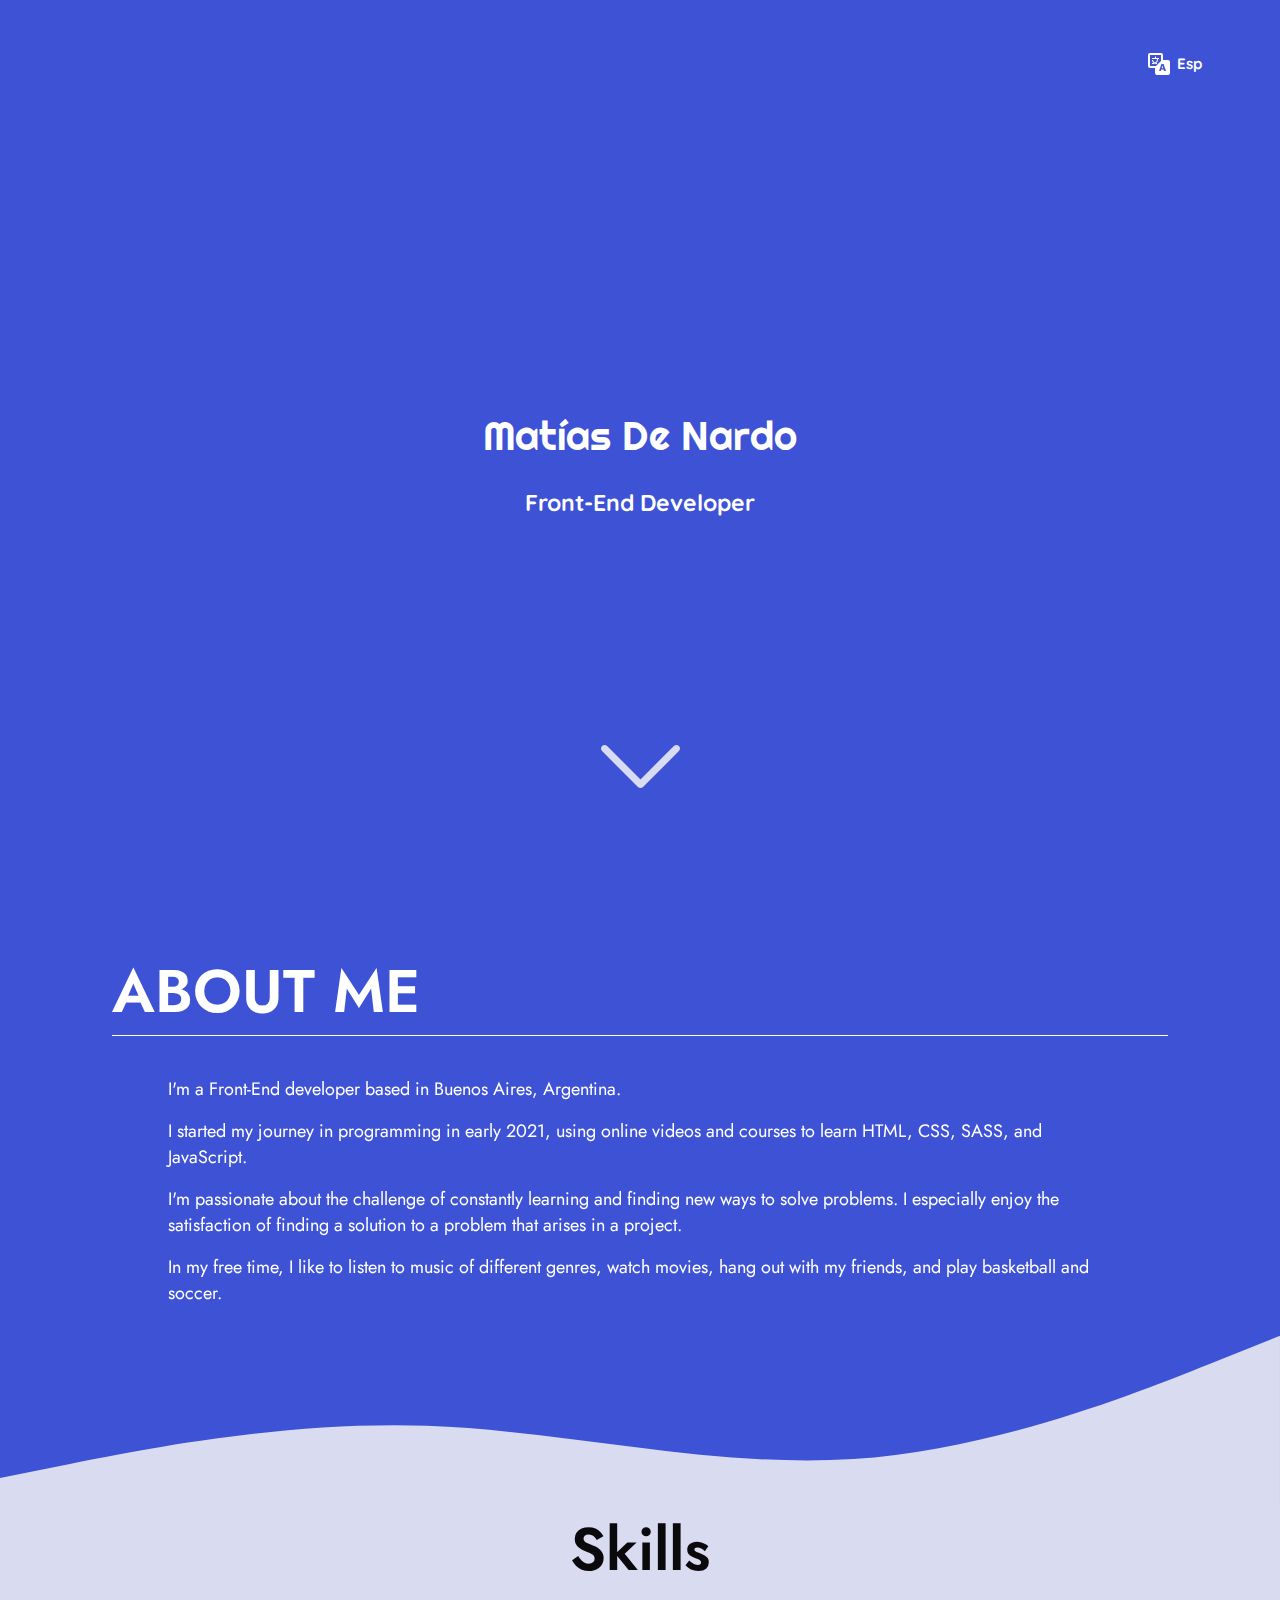
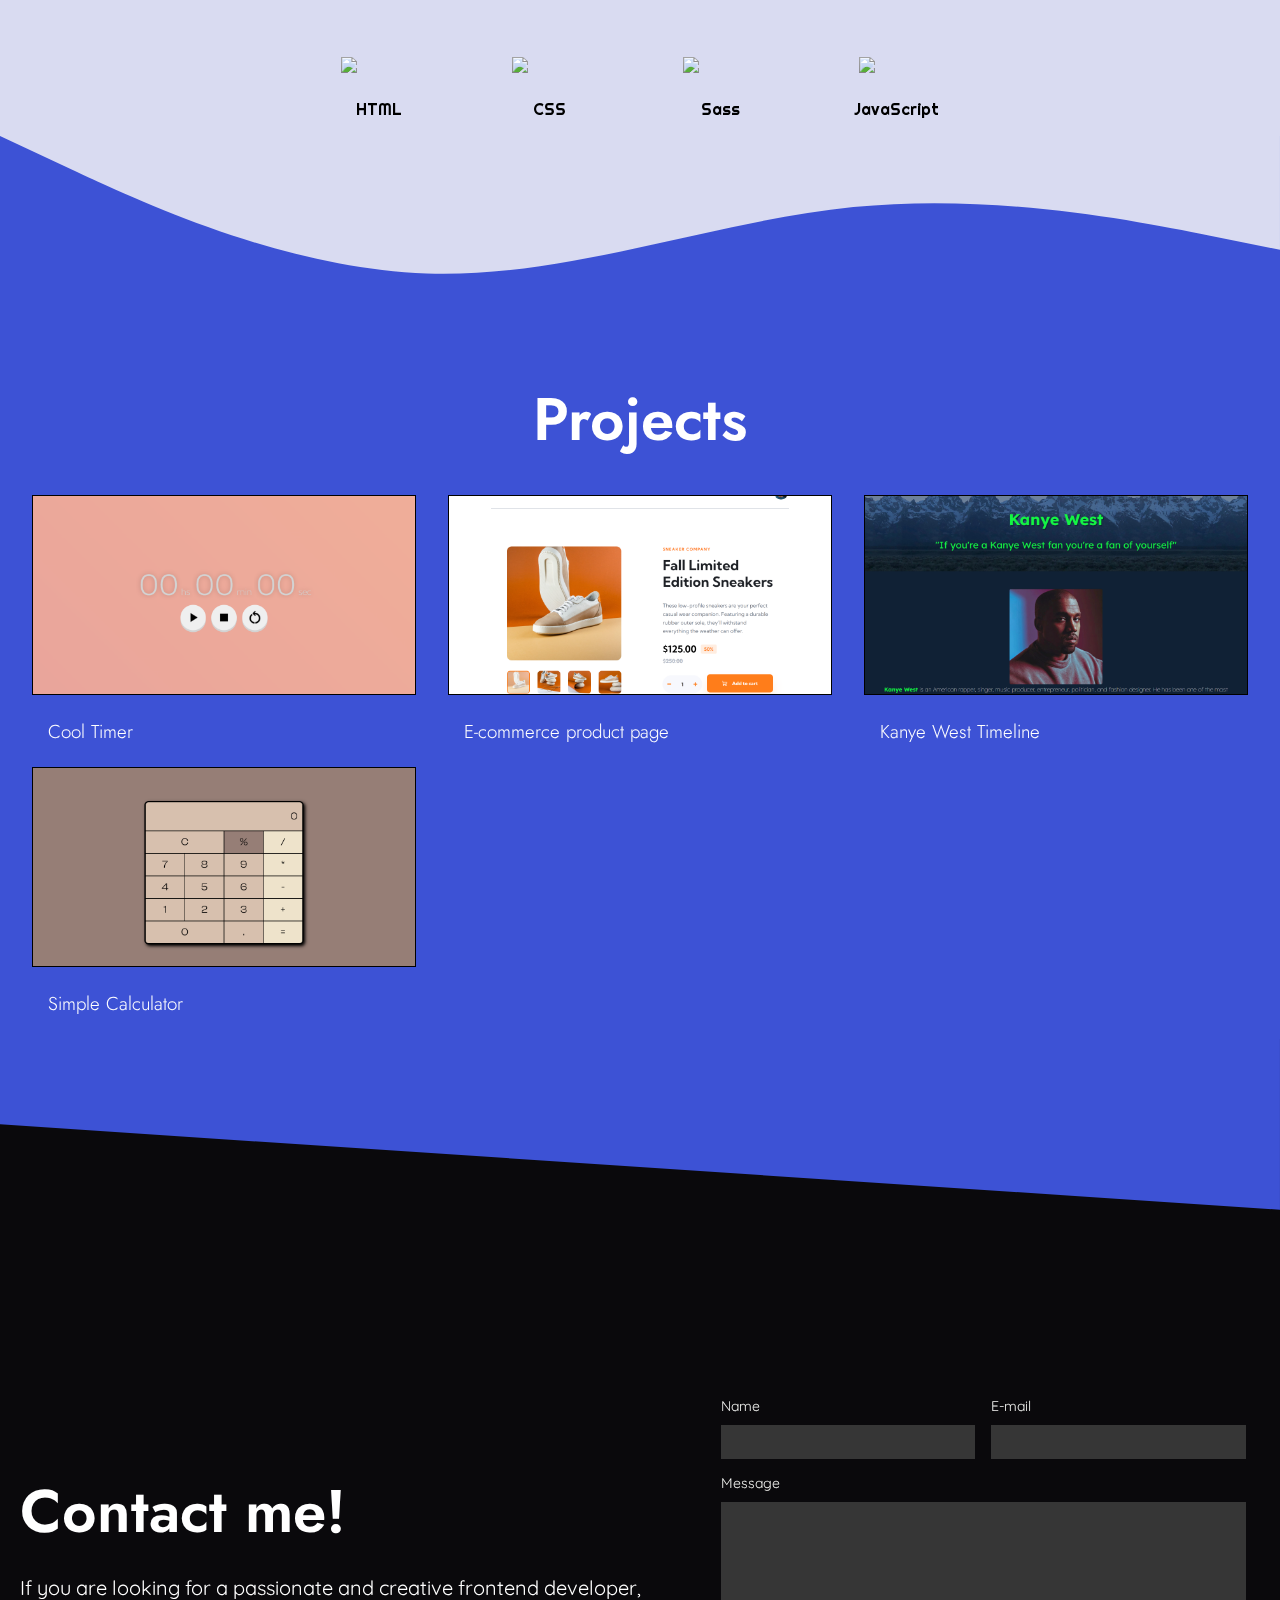
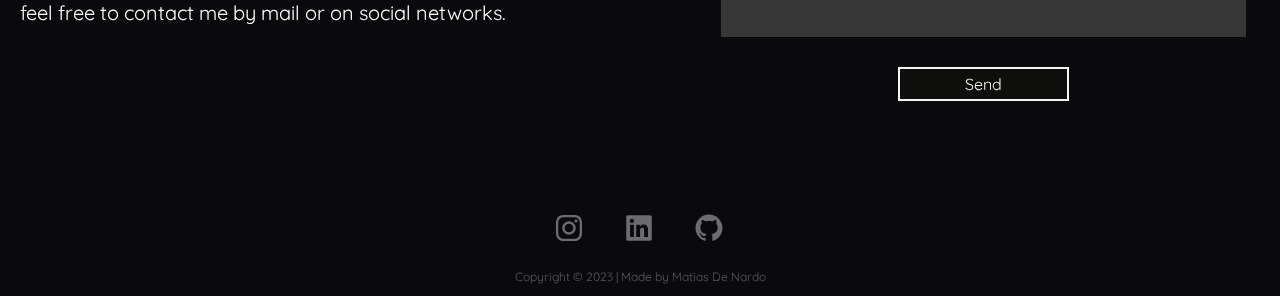
==== eng/index.html @ d4621b5f "1° commit 21/4/2023" ====
<!DOCTYPE html>
<html lang="en">

<head>
    <meta charset="UTF-8">
    <meta http-equiv="X-UA-Compatible" content="IE=edge">
    <meta name="viewport" content="width=device-width, initial-scale=1.0">
    <link rel="stylesheet" href="../styles/main.css">

    <link rel="apple-touch-icon" sizes="180x180" href="../favicon/favicon_io (1)/apple-touch-icon.png">
    <link rel="icon" type="image/png" sizes="32x32" href="../favicon/favicon_io (1)/favicon-32x32.png">
    <link rel="icon" type="image/png" sizes="16x16" href="../favicon/favicon_io (1)/favicon-16x16.png">
    <link rel="manifest" href="/site.webmanifest">

    <title>Portfolio</title>
</head>

<body onload="move()">
    <div id="preloader">
        <div class="progress">
            <div id="bar">
                <div id="barconfrm"></div>
            </div>
        </div>
    </div>
    <div class="scroller" data-simplebar>
        <section id="home">
            <h1>Matías De Nardo</h1>
            <h2>Front-End Developer</h2>
            <button type="button" class="example-switchbox"  id="switchbox_V2VVB" aria-pressed="false" title="Traducir al español">
                <img src="../images/icons/icons8-translation-30 (1).png" alt="translate icon">
                <span class="example-switchbox-yes">Esp</span>
            </button>

            <a class="arrow-down" href="#about">
                <svg class="arrow" fill="#D9DBF1" height="79px" width="79px" version="1.1" id="Layer_1"
                    xmlns="http://www.w3.org/2000/svg" xmlns:xlink="http://www.w3.org/1999/xlink"
                    viewBox="0 0 330.00 330.00" xml:space="preserve" stroke="#221E22" stroke-width="0.0033"
                    transform="matrix(1, 0, 0, 1, 0, 0)rotate(0)">
                    <g id="SVGRepo_bgCarrier" stroke-width="0"></g>
                    <g id="SVGRepo_tracerCarrier" stroke-linecap="round" stroke-linejoin="round"></g>
                    <g id="SVGRepo_iconCarrier">
                        <path id="XMLID_225_"
                            d="M325.607,79.393c-5.857-5.857-15.355-5.858-21.213,0.001l-139.39,139.393L25.607,79.393 c-5.857-5.857-15.355-5.858-21.213,0.001c-5.858,5.858-5.858,15.355,0,21.213l150.004,150c2.813,2.813,6.628,4.393,10.606,4.393 s7.794-1.581,10.606-4.394l149.996-150C331.465,94.749,331.465,85.251,325.607,79.393z">
                        </path>
                    </g>
                </svg>
            </a>
        </section>

        <div class="container-anim">
            <section id="about">

                <div class="container-about">
                    <div class="title-section about-title">
                        <h2>ABOUT ME</h2>
                    </div>
                    <div class="text-about">
                        <p>
                            I'm a Front-End developer based in Buenos Aires, Argentina.
                        </p>
                        <p>
                            I started my journey in programming in early 2021, using online videos and courses to learn HTML, CSS, SASS, and JavaScript.
                        </p>
                        <p>
                            I'm passionate about the challenge of constantly learning and finding new ways to solve problems. I especially enjoy the satisfaction of finding a solution to a problem that arises in a project.
                        </p>
                        <p>
                            In my free time, I like to listen to music of different genres, watch movies, hang out with my friends, and play basketball and soccer.
                        </p>
            
                    </div>
                </div>
                <svg xmlns="http://www.w3.org/2000/svg" viewBox="0 0 1440 320"><path fill="#D9DBF1" fill-opacity="1" d="M0,288L80,272C160,256,320,224,480,229.3C640,235,800,277,960,266.7C1120,256,1280,192,1360,160L1440,128L1440,320L1360,320C1280,320,1120,320,960,320C800,320,640,320,480,320C320,320,160,320,80,320L0,320Z"></path></svg>
            </section>

            <section id="skills">
                <div class="title-section">
                    <h2>Skills</h2>
                </div>
                <div class="skills-container">
                    <div>
                        <img src="https://cdn.jsdelivr.net/gh/devicons/devicon/icons/html5/html5-original.svg" />
                        <p>HTML</p>
                    </div>
                    <div>
                        <img src="https://cdn.jsdelivr.net/gh/devicons/devicon/icons/css3/css3-original.svg" />
                        <p>CSS</p>
                    </div>
                    <div>
                        <img src="https://cdn.jsdelivr.net/gh/devicons/devicon/icons/sass/sass-original.svg" />
                        <p>Sass</p>
                    </div>
                    <div>
                        <img src="https://cdn.jsdelivr.net/gh/devicons/devicon/icons/javascript/javascript-original.svg" />
                        <p>JavaScript</p>
                    </div> 
                </div>
            </section>


            <section id="projects">
                <svg class="svg-projects" xmlns="http://www.w3.org/2000/svg" viewBox="0 0 1440 320"><path fill="#D9DBF1" fill-opacity="1" d="M0,0L80,37.3C160,75,320,149,480,154.7C640,160,800,96,960,80C1120,64,1280,96,1360,112L1440,128L1440,0L1360,0C1280,0,1120,0,960,0C800,0,640,0,480,0C320,0,160,0,80,0L0,0Z"></path></svg>
                <div class="title-section">
                    <h2>Projects</h2>
                </div>
                <div class="projects-gallery">
                    <div class="project 1">
                        <img src="../images/projects/project-cooltimer.png" alt="Cool Timer">
                        <div class="project-inside">
                            <h4>Cool Timer</h4>
                            <div class="project-links">
                                <a href="https://matidn.github.io/cooltimer/" target="_blank"><p>Visitar</p></a>
                                <a href="https://github.com/matidn/cooltimer" target="_blank"><p>Repositorio</p></a>
                            </div>
                        </div>
                        <h3>Cool Timer</h3>
                        
                        
                    </div>
                    <div class="project 2">
                        <img src="../images/projects/project-ecommerce-product-page.png" alt="e-commerce">
                        <div class="project-inside">
                            <h4>E-commerce product page</h4>
                            <div class="project-links">
                                <a href="https://matidn.github.io/E-commerce-product-page/" target="_blank"><p>Visitar</p></a>
                                <a href="https://github.com/matidn/E-commerce-product-page" target="_blank"><p>Repositorio</p></a>
                            </div>
                        </div>
                        <h3>E-commerce product page</h3>
                    </div>
                    <div class="project 3">
                        <img src="../images/projects/project-kanyetimeline.png" alt="kanye West landing page">
                        <div class="project-inside">
                            <h4>Kanye West Timeline</h4>
                            <div class="project-links">
                                <a href="https://matidn.github.io/kanyetimeline/" target="_blank"><p>Visitar</p></a>
                                <a href="https://github.com/matidn/kanyetimeline" target="_blank"><p>Repositorio</p></a>
                            </div>
                        </div>
                        <h3>Kanye West Timeline</h3>
                    </div>
                    <div class="project 4">
                        <img src="../images/projects/project-simplecalculator.png" alt="Simple calculator">
                        <div class="project-inside">
                            <h4>Simple Calculator</h4>
                            <div class="project-links">
                                <a href="https://matidn.github.io/simplecalculator/" target="_blank"><p>Visitar</p></a>
                                <a href="https://github.com/matidn/simplecalculator" target="_blank"><p>Repositorio</p></a>
                            </div>
                        </div>
                        <h3>Simple Calculator</h3>
                    </div>
                </div>
                </section>
            <section id="contact">
                <svg class="contact-wave" xmlns="http://www.w3.org/2000/svg" viewBox="0 0 1440 320"><path fill="#3D52D5" fill-opacity="1" d="M0,96L1440,192L1440,0L0,0Z"></path></svg>
                <div class="contact-container">
                    <div class="title-section">
                        <h2>Contact me!</h2>
                        <p>If you are looking for a passionate and creative frontend developer, feel free to contact me by mail or on social networks.</p>
                    </div>
                    <div class="message-section">
                        <form class="form" action="https://formsubmit.co/4a7d2fc288b6129777b5a17218dee6a9" method="post">
                            <div class="name-email">
                                <div class="name">
                                    <label for="form-name">Name</label>
                                    <input type="text" name="name" id="form-name" placeholder="" required>
                                </div>
                                <div class="email">
                                    <label for="form-email">E-mail</label>
                                    <input type="email" name="email" id="form-email" placeholder="" required>
                                </div>
                            </div>
                            <div class="message">
                                <label for="message">Message</label>
                                <textarea type="text" name="message" id="message" class="form-text-area" required></textarea>
                            </div>
                            <button class="btn" type="submit">Send</button>
                        </form>
                    </div>
                </div>
            </section>
        </div>
        <footer id="footer">
            <div class="media">
                <a href="https://www.instagram.com/_matidn_/" target="_blank">
                    <div class="instagram">
                        <svg class="svg-insta" width="48" height="48" viewBox="0 0 48 48" fill="none" xmlns="http://www.w3.org/2000/svg">
                            <path d="M24.0007 6.54545C19.2605 6.54545 18.6656 6.56618 16.8038 6.65091C14.9457 6.736 13.6774 7.03018 12.5676 7.46182C11.4196 7.90764 10.4458 8.504 9.47568 9.47455C8.5048 10.4447 7.90846 11.4185 7.4612 12.5662C7.02848 13.6764 6.73395 14.9451 6.65031 16.8025C6.56704 18.6644 6.54523 19.2596 6.54523 24C6.54523 28.7404 6.56632 29.3335 6.65068 31.1953C6.73613 33.0535 7.0303 34.3218 7.46156 35.4316C7.90773 36.5796 8.50408 37.5535 9.47459 38.5236C10.4444 39.4945 11.4182 40.0924 12.5654 40.5382C13.6759 40.9698 14.9446 41.264 16.8024 41.3491C18.6641 41.4338 19.2587 41.4545 23.9985 41.4545C28.7391 41.4545 29.3322 41.4338 31.1939 41.3491C33.0521 41.264 34.3218 40.9698 35.4324 40.5382C36.58 40.0924 37.5523 39.4945 38.5221 38.5236C39.493 37.5535 40.0893 36.5796 40.5366 35.432C40.9656 34.3218 41.2602 33.0531 41.3474 31.1956C41.4311 29.3338 41.4529 28.7404 41.4529 24C41.4529 19.2596 41.4311 18.6647 41.3474 16.8029C41.2602 14.9447 40.9656 13.6764 40.5366 12.5665C40.0893 11.4185 39.493 10.4447 38.5221 9.47455C37.5512 8.50364 36.5803 7.90727 35.4313 7.46182C34.3186 7.03018 33.0495 6.736 31.1914 6.65091C29.3296 6.56618 28.7369 6.54545 23.9952 6.54545H24.0007ZM22.4349 9.69091C22.8996 9.69018 23.4182 9.69091 24.0007 9.69091C28.6609 9.69091 29.2133 9.70764 31.0536 9.79127C32.7553 9.86909 33.6789 10.1535 34.2942 10.3924C35.1087 10.7087 35.6894 11.0869 36.3 11.6978C36.9109 12.3087 37.289 12.8905 37.6061 13.7051C37.845 14.3196 38.1297 15.2433 38.2072 16.9451C38.2908 18.7851 38.309 19.3378 38.309 23.996C38.309 28.6542 38.2908 29.2069 38.2072 31.0469C38.1294 32.7487 37.845 33.6724 37.6061 34.2869C37.2897 35.1015 36.9109 35.6815 36.3 36.292C35.6891 36.9029 35.1091 37.2811 34.2942 37.5975C33.6797 37.8375 32.7553 38.1211 31.0536 38.1989C29.2136 38.2825 28.6609 38.3007 24.0007 38.3007C19.3401 38.3007 18.7878 38.2825 16.9478 38.1989C15.2461 38.1204 14.3224 37.836 13.7068 37.5971C12.8923 37.2807 12.3105 36.9025 11.6996 36.2916C11.0887 35.6807 10.7106 35.1004 10.3935 34.2855C10.1546 33.6709 9.86985 32.7473 9.7924 31.0455C9.70877 29.2055 9.69204 28.6527 9.69204 23.9916C9.69204 19.3305 9.70877 18.7807 9.7924 16.9407C9.87022 15.2389 10.1546 14.3153 10.3935 13.7C10.7098 12.8855 11.0887 12.3036 11.6996 11.6927C12.3105 11.0818 12.8923 10.7036 13.7068 10.3865C14.3221 10.1465 15.2461 9.86291 16.9478 9.78473C18.558 9.712 19.1819 9.69018 22.4349 9.68655V9.69091ZM33.3175 12.5891C32.1612 12.5891 31.223 13.5262 31.223 14.6829C31.223 15.8393 32.1612 16.7775 33.3175 16.7775C34.4738 16.7775 35.412 15.8393 35.412 14.6829C35.412 13.5265 34.4738 12.5884 33.3175 12.5884V12.5891ZM24.0007 15.0364C19.0507 15.0364 15.0373 19.0498 15.0373 24C15.0373 28.9502 19.0507 32.9618 24.0007 32.9618C28.9507 32.9618 32.9626 28.9502 32.9626 24C32.9626 19.0498 28.9504 15.0364 24.0003 15.0364H24.0007ZM24.0007 18.1818C27.2137 18.1818 29.8187 20.7865 29.8187 24C29.8187 27.2131 27.2137 29.8182 24.0007 29.8182C20.7873 29.8182 18.1827 27.2131 18.1827 24C18.1827 20.7865 20.7873 18.1818 24.0007 18.1818V18.1818Z" fill="white"/>
                        </svg>
                        
                        <span></span>
                    </div>
                </a>
                <a href="https://www.linkedin.com/in/matias-de-nardo-224960246/" target="_blank">
                    <div class="linkedin">
                        <svg class="svg-linked" width="48" height="48" viewBox="0 0 48 48" fill="none" xmlns="http://www.w3.org/2000/svg">
                            <path fill-rule="evenodd" clip-rule="evenodd" d="M9.41333 7.00006C8.08048 7.00006 7 8.08054 7 9.41339V38.5866C7 39.9195 8.08049 41 9.41333 41H38.5867C39.9195 41 41 39.9195 41 38.5866V9.41339C41 8.08055 39.9195 7.00006 38.5867 7.00006H9.41333ZM14.6314 17.5588C16.2604 17.5588 17.5809 16.2382 17.5809 14.6093C17.5809 12.9803 16.2604 11.6598 14.6314 11.6598C13.0025 11.6598 11.6819 12.9803 11.6819 14.6093C11.6819 16.2382 13.0025 17.5588 14.6314 17.5588ZM20.2822 19.7385H25.1704V21.9779C25.1704 21.9779 26.4969 19.3249 30.1061 19.3249C33.3257 19.3249 35.9928 20.9109 35.9928 25.7453V35.9396H30.9271V26.9806C30.9271 24.1287 29.4046 23.8151 28.2444 23.8151C25.8367 23.8151 25.4245 25.8919 25.4245 27.3526V35.9396H20.2822V19.7385ZM17.2026 19.7386H12.0603V35.9396H17.2026V19.7386Z" fill="white"/>
                        </svg>
                            
                        <span></span>
                    </div>
                </a>
                <a href="https://github.com/matidn" target="_blank">
                    <div class="github">
                        <svg class="svg-github" width="48" height="48" viewBox="0 0 48 48" fill="none" xmlns="http://www.w3.org/2000/svg">
                            <path fill-rule="evenodd" clip-rule="evenodd" d="M23.9983 6C14.0588 6 6 14.0588 6 24.0005C6 31.9533 11.1571 38.6993 18.3098 41.0806C19.2104 41.2453 19.5385 40.6895 19.5385 40.2121C19.5385 39.7856 19.5231 38.6529 19.5142 37.1512C14.5074 38.2386 13.4511 34.7379 13.4511 34.7379C12.6322 32.6594 11.4521 32.1058 11.4521 32.1058C9.8178 30.9886 11.5759 31.0107 11.5759 31.0107C13.3825 31.1389 14.3329 32.866 14.3329 32.866C15.9384 35.6164 18.5462 34.8219 19.5717 34.3622C19.7352 33.1986 20.1993 32.4052 20.7143 31.9555C16.7175 31.5013 12.5151 29.9565 12.5151 23.0591C12.5151 21.0944 13.2168 19.4877 14.3682 18.2291C14.1826 17.7738 13.5649 15.9439 14.5439 13.4654C14.5439 13.4654 16.0556 12.9814 19.4943 15.3108C20.9297 14.9119 22.4701 14.7119 24.0006 14.7052C25.5288 14.7119 27.0692 14.9119 28.5068 15.3108C31.9433 12.9814 33.4517 13.4654 33.4517 13.4654C34.434 15.9439 33.8163 17.7738 33.6307 18.2291C34.7843 19.4877 35.4816 21.0944 35.4816 23.0591C35.4816 29.9742 31.2726 31.4958 27.2625 31.9411C27.909 32.4969 28.4847 33.5953 28.4847 35.2749C28.4847 37.6805 28.4626 39.622 28.4626 40.2121C28.4626 40.6939 28.7863 41.2541 29.7002 41.0784C36.8474 38.6927 42 31.9511 42 24.0005C42 14.0588 33.9401 6 23.9983 6Z" fill="white"/>
                        </svg>
                            
                        <span></span>
                    </div>
                </a>
            </div>
            <p>Copyright © 2023 | Made by Matias De Nardo</p>
        </footer>

    </div>

    <script src="https://rawgit.com/Twikito/easy-toggle-state/master/dist/easy-toggle-state.min.js"></script>
    <script src="https://cdnjs.cloudflare.com/ajax/libs/gsap/3.11.5/CustomEase.min.js"
        integrity="sha512-vJEpuxWlGFUZNeqnZUKrn17bg/eQ0nWlooxNuv5mPVW0+U6OrEpp/6meH0oJIG4tet3snWJWBjdkFJSuGKOcUw=="
        crossorigin="anonymous" referrerpolicy="no-referrer"></script>
    <script src="https://cdnjs.cloudflare.com/ajax/libs/gsap/3.11.5/EasePack.min.js"
        integrity="sha512-B+WVFt+EHyZhatBEvQG6Tek+IU2rtXYpxOh3cTRGfu7/GJiwGdbhqy4/b45H6oysymSjRiPPnYFAQOhsP6PGbg=="
        crossorigin="anonymous" referrerpolicy="no-referrer"></script>
    <script src="https://cdnjs.cloudflare.com/ajax/libs/gsap/3.11.5/gsap.min.js"
        integrity="sha512-cOH8ndwGgPo+K7pTvMrqYbmI8u8k6Sho3js0gOqVWTmQMlLIi6TbqGWRTpf1ga8ci9H3iPsvDLr4X7xwhC/+DQ=="
        crossorigin="anonymous" referrerpolicy="no-referrer"></script>
    <script src="https://cdnjs.cloudflare.com/ajax/libs/smooth-scrollbar/8.8.1/smooth-scrollbar.js"
        integrity="sha512-yn9N2uBs4OocMUaJ9wZK6ELv+qXIULoRa7IvOsGz2wqWQRt8mNqU1L2I9Fau24PPxEKlGxuEDkRKvsanwAWUYw=="
        crossorigin="anonymous" referrerpolicy="no-referrer"></script>
    <script src="../script/script.js"></script>
</body>


</html>
---- styles/main.css ----
@import"https://fonts.googleapis.com/css2?family=Josefin+Sans:wght@300;400&family=Jost:wght@100;200;300;400&family=Quicksand:wght@300;400;600&family=Righteous&family=Zilla+Slab:ital,wght@0,300;0,400;0,600;1,400&display=swap";#preloader{position:absolute;top:0;left:0;width:100%;height:100vh;z-index:50;background-color:#d9dbf1;flex-direction:column}#preloader #percent{display:flex;align-items:center;justify-content:center;width:100%;height:100vh;color:rgba(0,0,0,0);font-family:"Josefin Sans",sans-serif;font-size:40px;font-weight:400}#preloader #bar{position:absolute;top:0;left:0;width:100%;height:100vh}#preloader #bar #barconfrm{width:0%;height:100vh;padding:1px 0px;background-color:#3d52d5}@keyframes arrow{0%{transform:translateY(0px)}50%{transform:translateY(20px)}100%{transform:translateY(0px)}}#home{z-index:100;position:relative;display:flex;flex-direction:column;align-items:center;text-align:left;justify-content:center;width:100%;height:100vh;background-color:#3d52d5}#home h1{font-family:"Righteous",cursive;font-weight:300;color:#fff;font-size:40px;opacity:1}#home h2{font-family:"Quicksand",sans-serif;font-size:23px;text-align:right;margin:0;color:#fff;opacity:1}#home .example-switchbox{font-family:"Quicksand",sans-serif;position:absolute;display:flex;top:5%;right:5%;width:3.4em;height:1.4em;padding:.155em;overflow:hidden;box-sizing:content-box;border:1px solid #3d52d5;outline:none;border-radius:.2em;background-color:rgba(0,0,0,0);font-size:1.25em;vertical-align:middle;cursor:pointer;transition:.15s ease-out}#home .example-switchbox img{position:absolute;top:50;left:100}#home .example-switchbox-yes,#home .example-switchbox-no{position:absolute;top:50%;left:65%;transform:translate(-50%, -50%);z-index:1;font-size:.75em;pointer-events:none;transition:inherit;color:#fff;font-weight:bold;opacity:1}#home .example-switchbox:hover,#home .example-switchbox:focus{border-color:#fff;box-shadow:0 0 .25em #fff}#home a{position:absolute;bottom:10%}#home a .arrow{animation-name:arrow;animation-duration:2s;animation-delay:2.8s;animation-iteration-count:infinite;animation-timing-function:ease-in-out}.container-anim{display:flex;flex-direction:column}.container-anim #about{background:#3d52d5;display:flex;flex-direction:row;justify-content:center;align-items:center;padding-bottom:2rem}.container-anim #about .container-about{display:flex;flex-direction:column}.container-anim #about .container-about .title-section{color:#fff;display:inline;padding:2rem 1rem;justify-content:center;align-items:center;margin-top:1rem}.container-anim #about .container-about .title-section h2{border-bottom:1px solid #fff}.container-anim #about .container-about .text-about{display:flex;flex-direction:column;max-width:85vw;margin-bottom:10rem;padding:0 5vw}.container-anim #about .container-about .text-about p{font-family:"Jost",sans-serif;font-size:18px;font-weight:400;text-align:left;color:#fff;margin:.5rem}.container-anim #about img{max-width:550px;max-height:550px}.container-anim #about svg{position:absolute;bottom:0}.container-anim #skills{background-color:#d9dbf1;display:flex;flex-direction:column;justify-content:center;align-items:center;gap:2rem}.container-anim #skills .title-section{display:flex;justify-content:center}.container-anim #skills .title-section h2{font-family:"Jost",cursive;color:#0a090c}.container-anim #skills .skills-container{display:flex;flex-wrap:wrap;justify-content:center;align-items:center;padding-top:2rem;gap:6rem}.container-anim #skills .skills-container div{display:flex;flex-direction:column;align-items:center;justify-content:center;text-align:center;background-color:#d9dbf1}.container-anim #skills .skills-container div img{width:75px;height:auto;max-width:100%;margin-bottom:10px}.container-anim #skills .skills-container div p{font-family:"Righteous",sans-serif;text-align:center}.container-anim #projects{position:relative;background-color:#3d52d5;display:flex;flex-direction:column}.container-anim #projects .svg-projects{position:absolute;top:0}.container-anim #projects .title-section{display:flex;margin-top:15rem;justify-content:center;align-items:center}.container-anim #projects .title-section h2{color:#fff}.container-anim #projects .projects-gallery{display:grid;grid-auto-rows:15rem;grid-template-columns:repeat(auto-fill, minmax(300px, 1fr));padding:2rem;gap:2rem}.container-anim #projects .projects-gallery .project{position:relative}.container-anim #projects .projects-gallery .project img{width:100%;height:200px;-o-object-fit:cover;object-fit:cover;transition:.3s;border:.5px solid}.container-anim #projects .projects-gallery .project h3{font-family:"Jost",sans-serif;font-weight:300;padding-left:1rem;opacity:1;transition:.3s;color:#fff}.container-anim #projects .projects-gallery .project .project-inside{position:absolute;display:none;top:10%;left:50%;transform:translateX(-50%);width:-moz-max-content;width:max-content}.container-anim #projects .projects-gallery .project .project-inside h4{font-family:"Jost",sans-serif;font-size:18px;font-weight:300;transition:.3s;color:#fff;text-align:center}.container-anim #projects .projects-gallery .project .project-inside .project-links{display:flex;flex-direction:row;gap:20px}.container-anim #projects .projects-gallery .project .project-inside .project-links a{text-decoration:none;border:1px solid #fff;transition:.3s}.container-anim #projects .projects-gallery .project .project-inside .project-links a p{margin:.5rem;text-align:center;color:#fff}.container-anim #projects .projects-gallery .project:hover img{filter:brightness(20%)}.container-anim #projects .projects-gallery .project:hover h3{opacity:0}.container-anim #projects .projects-gallery .project:hover .project-inside{display:block}.container-anim #projects .projects-gallery .project:hover .project-inside .project-links a:hover{background-color:#fff}.container-anim #projects .projects-gallery .project:hover .project-inside .project-links a:hover p{color:#3d52d5}.container-anim #contact{display:flex;flex-direction:column;justify-content:center;align-items:center;position:relative;background-color:#0a090c}.container-anim #contact .contact-wave{z-index:0;position:absolute;top:0}.container-anim #contact .contact-container{display:flex;flex-direction:row;justify-content:space-between;align-items:center;position:relative;padding-top:30vh;height:85vh}.container-anim #contact .contact-container .title-section{z-index:1;display:flex;flex-direction:column;justify-content:center;align-items:left;padding-left:20px}.container-anim #contact .contact-container .title-section h2{color:#fff;font-family:"Jost",sans-serif}.container-anim #contact .contact-container .title-section p{color:#fff;font-size:20px;padding-right:1rem}.container-anim #contact .contact-container .message-section{width:75vw;padding:0 2rem}.container-anim #contact .contact-container .message-section .form{border:2px solid rgba(0,0,0,0);color:#fff;font-family:"Quicksand",sans-serif;width:100%;display:flex;flex-direction:column;justify-content:center;align-items:center;gap:15px}.container-anim #contact .contact-container .message-section .form .name-email{display:flex;flex-direction:row;gap:1rem;width:100%}.container-anim #contact .contact-container .message-section .form div{display:flex;flex-direction:column;width:100%}.container-anim #contact .contact-container .message-section .form div label{font-size:14px;mix-blend-mode:difference}.container-anim #contact .contact-container .message-section .form div input{position:relative;margin-top:10px;padding:8px 10px;color:#fff;background-color:#363636;box-shadow:none;border:1px solid #363636;transition:.5s}.container-anim #contact .contact-container .message-section .form div input:focus-visible{border:1px solid #3d52d5;outline:none;box-shadow:4px 4px 0px 1px #3d52d5;-webkit-box-shadow:4px 4px 0px 1px #3d52d5;-moz-box-shadow:4px 4px 0px 1px #3d52d5}.container-anim #contact .contact-container .message-section .form div input[type=text],.container-anim #contact .contact-container .message-section .form div input[type=email],.container-anim #contact .contact-container .message-section .form div textarea[type=text]{font-family:"Quicksand",sans-serif}.container-anim #contact .contact-container .message-section .form div #message{z-index:5;margin-top:10px;padding:8px 10px;width:100%;height:15vh;color:#fff;background-color:#363636;box-shadow:none;border:1px solid #363636;resize:none;transition:.5s}.container-anim #contact .contact-container .message-section .form div #message:focus-visible{border:1px solid #3d52d5;outline:none;box-shadow:5px 5px 0px 1px #3d52d5;-webkit-box-shadow:5px 5px 0px 1px #3d52d5;-moz-box-shadow:5px 5px 0px 1px #3d52d5}.container-anim #contact .contact-container .message-section .form button{margin:15px 0;padding:5px 65px;font-size:16px;font-family:"Quicksand",sans-serif;background:rgba(0,0,0,0);color:#fff;border:2px solid #fff;background:#181818;transition:.3s;mix-blend-mode:difference}.container-anim #contact .contact-container .message-section .form button:active{background:#3d52d5}.container-anim #contact .contact-container .message-section .form button:hover{cursor:pointer;border:2px solid #3d52d5;box-shadow:5px 5px 0px 1px #3d52d5;-webkit-box-shadow:5px 5px 0px 1px #3d52d5;-moz-box-shadow:5px 5px 0px 1px #3d52d5}@media screen and (max-width: 900px){.container-anim #contact .contact-container{flex-direction:column;height:auto;padding-top:11vh}.container-anim #contact .contact-container h2{text-align:center}.container-anim #contact .contact-container p{text-align:center}.container-anim #contact .contact-container .message-section{padding:2rem 0}}@media screen and (max-width: 600px){.container-anim #about .container-about .text-about{margin-bottom:2rem}.container-anim #contact .contact-container .message-section{padding:2rem 0}.container-anim #contact .contact-container .message-section p{font-size:16px}.container-anim #contact .contact-container .message-section .form .name-email{flex-direction:column}}html{scroll-behavior:smooth}body,html{margin:0;background-color:#3d52d5}p{font-family:"Quicksand",sans-serif}*{box-sizing:border-box}html::-webkit-scrollbar{width:10px;background-color:rgba(0,0,0,0)}html::-webkit-scrollbar-thumb{background-color:#fff;border-radius:5px;border:2.5px solid #3d52d5}html::-webkit-scrollbar-thumb:active{background-color:#bfbfbf}html::-webkit-scrollbar-track{background-color:rgba(0,0,0,0);border-radius:5px}body{background-color:#fff}body .scroller{overflow-x:hidden;background-color:#0a090c;height:100%}body .scroller header{background-color:#0a090c}body .scroller header .navbar{z-index:101;background-color:#0a090c;height:60px;display:flex;text-align:center;align-items:center;justify-content:center;position:fixed;width:100%;top:0;left:0;transform:translateY(0px)}body .scroller header .navbar ul{list-style:none;background-color:#0a090c}body .scroller header .navbar ul li{display:inline-block;font-size:14px;padding:5px 10px}body .scroller header .navbar ul li a{font-family:"Jost",sans-serif;font-weight:600;position:relative;color:#fff;opacity:60%;text-decoration:none;letter-spacing:.5px;padding:0 5px;text-shadow:1px 1px 20px #0a090c}body .scroller header .navbar ul li a::after{content:"";position:absolute;background:#fff;height:2px;width:100%;border-radius:1px;left:0;bottom:-4px;transform:scale(0, 1);transition:transform .3s ease}body .scroller header .navbar ul li a:hover{opacity:100%;transition:.3s}body .scroller header .navbar ul li a:hover::after{transform:scale(1, 1)}body .scroller section{position:relative;width:100vw;background-color:#fff}body .scroller section .title-section h2{font-family:"Jost",cursive;font-weight:600;font-size:clamp(40px,6vw,60px);margin:0}body .scroller footer{display:flex;flex-direction:column;justify-content:center;align-items:center;font-family:"Quicksand",sans-serif;color:#fff;font-size:12px}body .scroller footer .media{display:flex;flex-direction:row;justify-content:center;gap:20px}body .scroller footer .media a{text-decoration:none;font-family:"Jost",sans-serif;font-weight:400;color:#0a090c;gap:10px}body .scroller footer .media a div{width:50px;opacity:.4;transition:.3s}body .scroller footer .media a div svg{transform:scale(0.75)}body .scroller footer .media a div svg path{transition:.3s}body .scroller footer .media a:hover div{opacity:1}body .scroller footer .media a:hover div svg path{fill:#fff}body .scroller footer .media a:hover div svg #SVGRepo_iconCarrier g path{stroke:#fff}body .scroller footer p{opacity:.3}/*# sourceMappingURL=main.css.map */
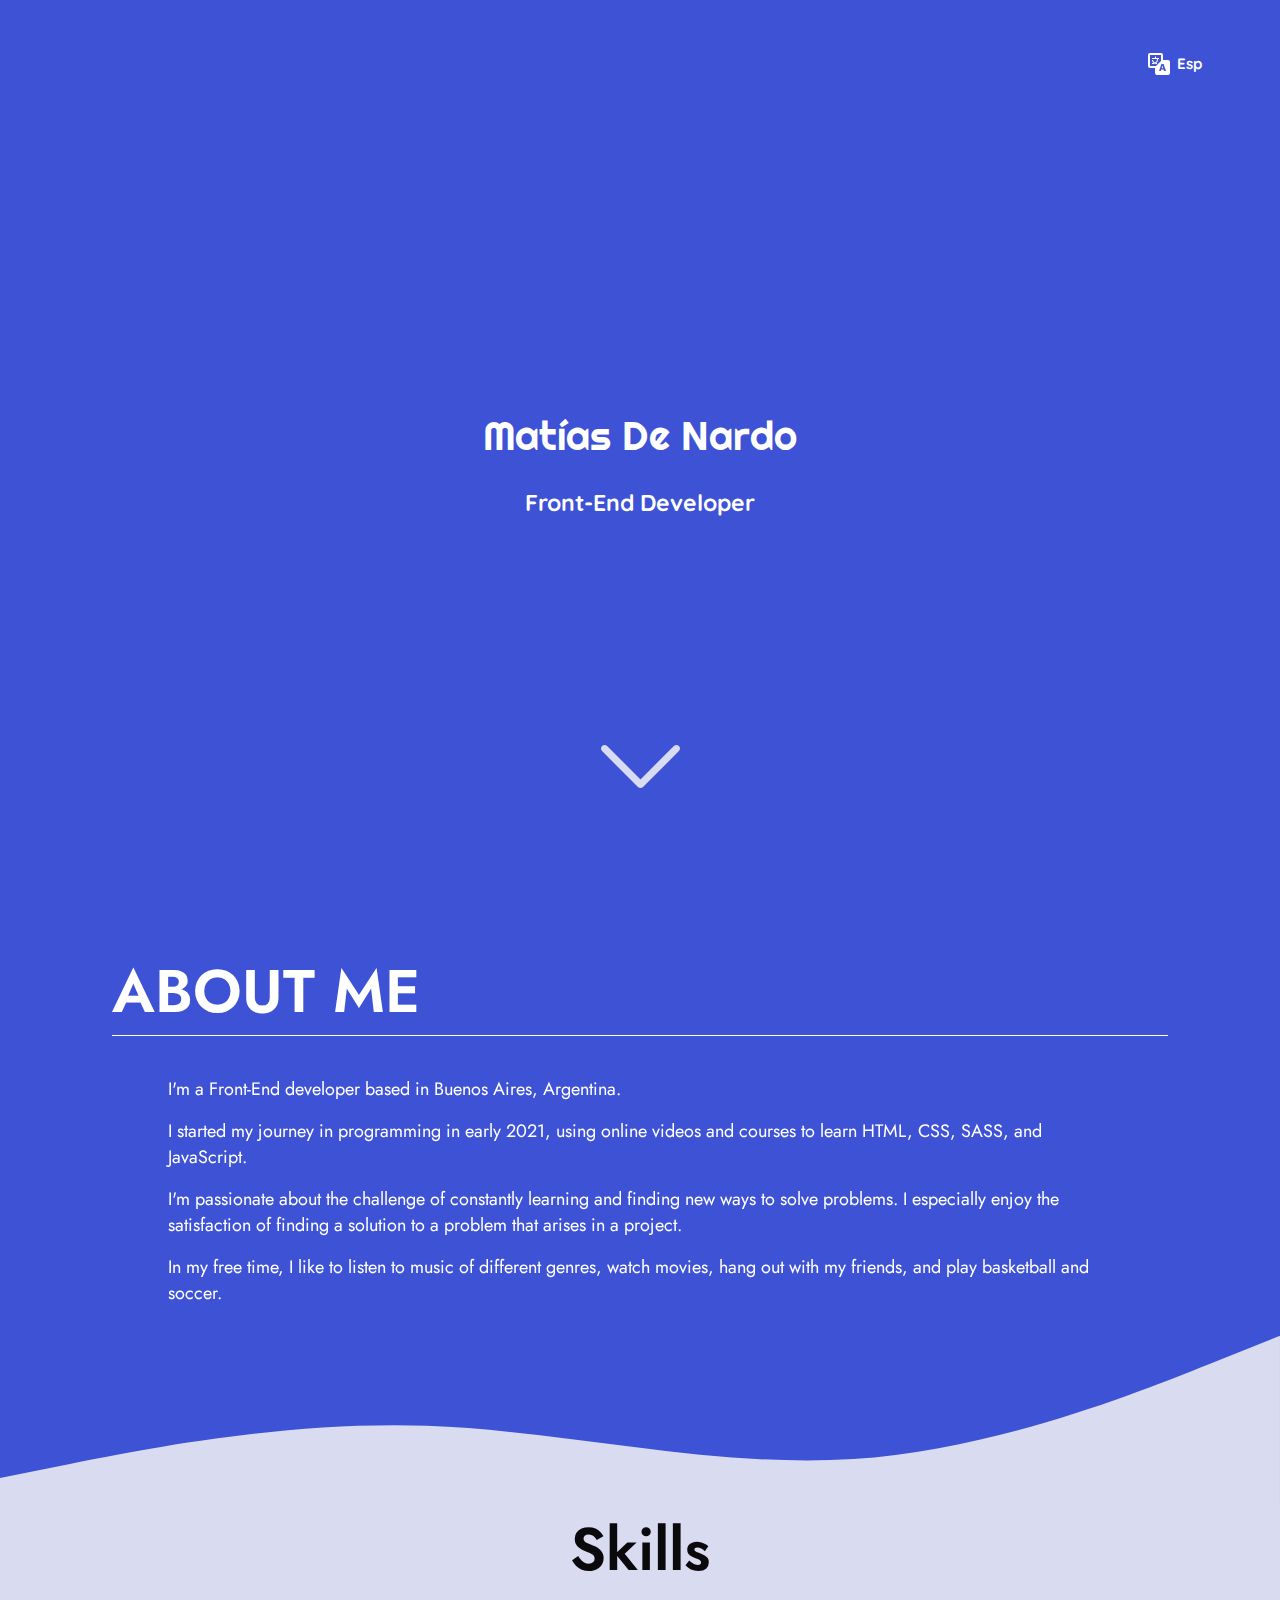
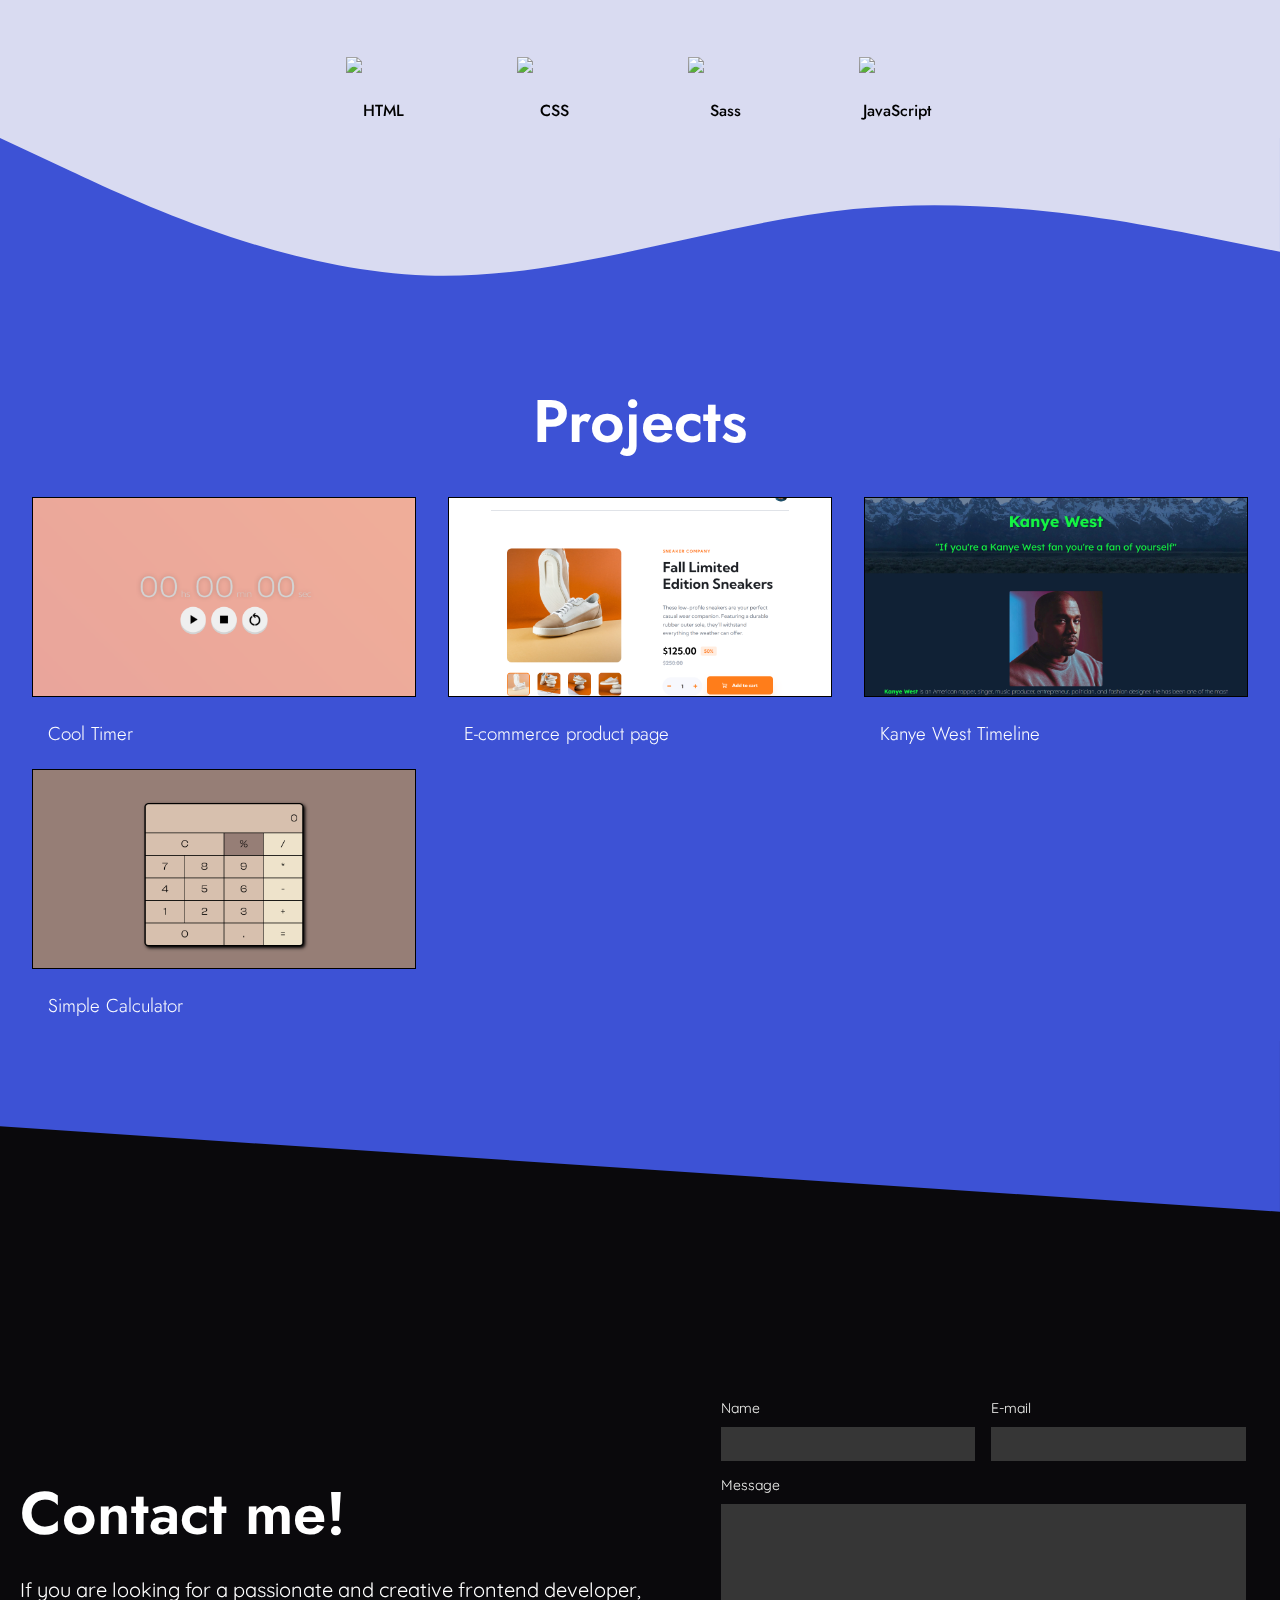
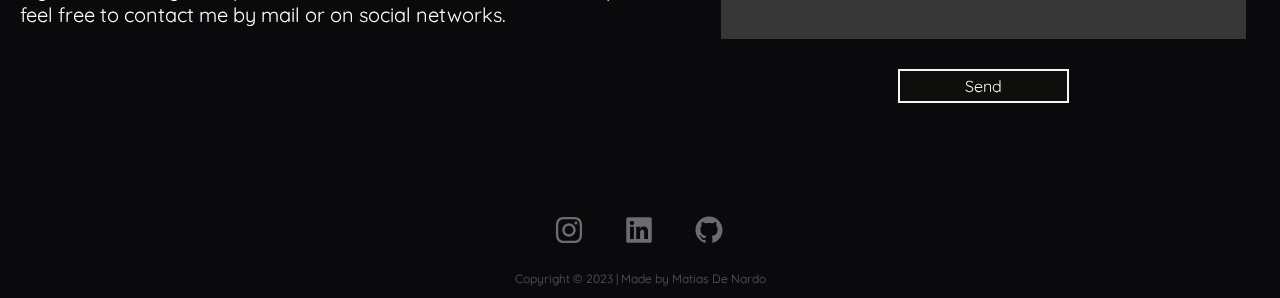
==== commit c3264b3c: "commit 2.0.1" ====
--- a/eng/index.html
+++ b/eng/index.html
@@ -216,8 +216,7 @@
         </footer>
 
     </div>
-
-    <script src="https://rawgit.com/Twikito/easy-toggle-state/master/dist/easy-toggle-state.min.js"></script>
+    
     <script src="https://cdnjs.cloudflare.com/ajax/libs/gsap/3.11.5/CustomEase.min.js"
         integrity="sha512-vJEpuxWlGFUZNeqnZUKrn17bg/eQ0nWlooxNuv5mPVW0+U6OrEpp/6meH0oJIG4tet3snWJWBjdkFJSuGKOcUw=="
         crossorigin="anonymous" referrerpolicy="no-referrer"></script>
--- a/styles/main.css
+++ b/styles/main.css
@@ -1 +1 @@
-@import"https://fonts.googleapis.com/css2?family=Josefin+Sans:wght@300;400&family=Jost:wght@100;200;300;400&family=Quicksand:wght@300;400;600&family=Righteous&family=Zilla+Slab:ital,wght@0,300;0,400;0,600;1,400&display=swap";#preloader{position:absolute;top:0;left:0;width:100%;height:100vh;z-index:50;background-color:#d9dbf1;flex-direction:column}#preloader #percent{display:flex;align-items:center;justify-content:center;width:100%;height:100vh;color:rgba(0,0,0,0);font-family:"Josefin Sans",sans-serif;font-size:40px;font-weight:400}#preloader #bar{position:absolute;top:0;left:0;width:100%;height:100vh}#preloader #bar #barconfrm{width:0%;height:100vh;padding:1px 0px;background-color:#3d52d5}@keyframes arrow{0%{transform:translateY(0px)}50%{transform:translateY(20px)}100%{transform:translateY(0px)}}#home{z-index:100;position:relative;display:flex;flex-direction:column;align-items:center;text-align:left;justify-content:center;width:100%;height:100vh;background-color:#3d52d5}#home h1{font-family:"Righteous",cursive;font-weight:300;color:#fff;font-size:40px;opacity:1}#home h2{font-family:"Quicksand",sans-serif;font-size:23px;text-align:right;margin:0;color:#fff;opacity:1}#home .example-switchbox{font-family:"Quicksand",sans-serif;position:absolute;display:flex;top:5%;right:5%;width:3.4em;height:1.4em;padding:.155em;overflow:hidden;box-sizing:content-box;border:1px solid #3d52d5;outline:none;border-radius:.2em;background-color:rgba(0,0,0,0);font-size:1.25em;vertical-align:middle;cursor:pointer;transition:.15s ease-out}#home .example-switchbox img{position:absolute;top:50;left:100}#home .example-switchbox-yes,#home .example-switchbox-no{position:absolute;top:50%;left:65%;transform:translate(-50%, -50%);z-index:1;font-size:.75em;pointer-events:none;transition:inherit;color:#fff;font-weight:bold;opacity:1}#home .example-switchbox:hover,#home .example-switchbox:focus{border-color:#fff;box-shadow:0 0 .25em #fff}#home a{position:absolute;bottom:10%}#home a .arrow{animation-name:arrow;animation-duration:2s;animation-delay:2.8s;animation-iteration-count:infinite;animation-timing-function:ease-in-out}.container-anim{display:flex;flex-direction:column}.container-anim #about{background:#3d52d5;display:flex;flex-direction:row;justify-content:center;align-items:center;padding-bottom:2rem}.container-anim #about .container-about{display:flex;flex-direction:column}.container-anim #about .container-about .title-section{color:#fff;display:inline;padding:2rem 1rem;justify-content:center;align-items:center;margin-top:1rem}.container-anim #about .container-about .title-section h2{border-bottom:1px solid #fff}.container-anim #about .container-about .text-about{display:flex;flex-direction:column;max-width:85vw;margin-bottom:10rem;padding:0 5vw}.container-anim #about .container-about .text-about p{font-family:"Jost",sans-serif;font-size:18px;font-weight:400;text-align:left;color:#fff;margin:.5rem}.container-anim #about img{max-width:550px;max-height:550px}.container-anim #about svg{position:absolute;bottom:0}.container-anim #skills{background-color:#d9dbf1;display:flex;flex-direction:column;justify-content:center;align-items:center;gap:2rem}.container-anim #skills .title-section{display:flex;justify-content:center}.container-anim #skills .title-section h2{font-family:"Jost",cursive;color:#0a090c}.container-anim #skills .skills-container{display:flex;flex-wrap:wrap;justify-content:center;align-items:center;padding-top:2rem;gap:6rem}.container-anim #skills .skills-container div{display:flex;flex-direction:column;align-items:center;justify-content:center;text-align:center;background-color:#d9dbf1}.container-anim #skills .skills-container div img{width:75px;height:auto;max-width:100%;margin-bottom:10px}.container-anim #skills .skills-container div p{font-family:"Righteous",sans-serif;text-align:center}.container-anim #projects{position:relative;background-color:#3d52d5;display:flex;flex-direction:column}.container-anim #projects .svg-projects{position:absolute;top:0}.container-anim #projects .title-section{display:flex;margin-top:15rem;justify-content:center;align-items:center}.container-anim #projects .title-section h2{color:#fff}.container-anim #projects .projects-gallery{display:grid;grid-auto-rows:15rem;grid-template-columns:repeat(auto-fill, minmax(300px, 1fr));padding:2rem;gap:2rem}.container-anim #projects .projects-gallery .project{position:relative}.container-anim #projects .projects-gallery .project img{width:100%;height:200px;-o-object-fit:cover;object-fit:cover;transition:.3s;border:.5px solid}.container-anim #projects .projects-gallery .project h3{font-family:"Jost",sans-serif;font-weight:300;padding-left:1rem;opacity:1;transition:.3s;color:#fff}.container-anim #projects .projects-gallery .project .project-inside{position:absolute;display:none;top:10%;left:50%;transform:translateX(-50%);width:-moz-max-content;width:max-content}.container-anim #projects .projects-gallery .project .project-inside h4{font-family:"Jost",sans-serif;font-size:18px;font-weight:300;transition:.3s;color:#fff;text-align:center}.container-anim #projects .projects-gallery .project .project-inside .project-links{display:flex;flex-direction:row;gap:20px}.container-anim #projects .projects-gallery .project .project-inside .project-links a{text-decoration:none;border:1px solid #fff;transition:.3s}.container-anim #projects .projects-gallery .project .project-inside .project-links a p{margin:.5rem;text-align:center;color:#fff}.container-anim #projects .projects-gallery .project:hover img{filter:brightness(20%)}.container-anim #projects .projects-gallery .project:hover h3{opacity:0}.container-anim #projects .projects-gallery .project:hover .project-inside{display:block}.container-anim #projects .projects-gallery .project:hover .project-inside .project-links a:hover{background-color:#fff}.container-anim #projects .projects-gallery .project:hover .project-inside .project-links a:hover p{color:#3d52d5}.container-anim #contact{display:flex;flex-direction:column;justify-content:center;align-items:center;position:relative;background-color:#0a090c}.container-anim #contact .contact-wave{z-index:0;position:absolute;top:0}.container-anim #contact .contact-container{display:flex;flex-direction:row;justify-content:space-between;align-items:center;position:relative;padding-top:30vh;height:85vh}.container-anim #contact .contact-container .title-section{z-index:1;display:flex;flex-direction:column;justify-content:center;align-items:left;padding-left:20px}.container-anim #contact .contact-container .title-section h2{color:#fff;font-family:"Jost",sans-serif}.container-anim #contact .contact-container .title-section p{color:#fff;font-size:20px;padding-right:1rem}.container-anim #contact .contact-container .message-section{width:75vw;padding:0 2rem}.container-anim #contact .contact-container .message-section .form{border:2px solid rgba(0,0,0,0);color:#fff;font-family:"Quicksand",sans-serif;width:100%;display:flex;flex-direction:column;justify-content:center;align-items:center;gap:15px}.container-anim #contact .contact-container .message-section .form .name-email{display:flex;flex-direction:row;gap:1rem;width:100%}.container-anim #contact .contact-container .message-section .form div{display:flex;flex-direction:column;width:100%}.container-anim #contact .contact-container .message-section .form div label{font-size:14px;mix-blend-mode:difference}.container-anim #contact .contact-container .message-section .form div input{position:relative;margin-top:10px;padding:8px 10px;color:#fff;background-color:#363636;box-shadow:none;border:1px solid #363636;transition:.5s}.container-anim #contact .contact-container .message-section .form div input:focus-visible{border:1px solid #3d52d5;outline:none;box-shadow:4px 4px 0px 1px #3d52d5;-webkit-box-shadow:4px 4px 0px 1px #3d52d5;-moz-box-shadow:4px 4px 0px 1px #3d52d5}.container-anim #contact .contact-container .message-section .form div input[type=text],.container-anim #contact .contact-container .message-section .form div input[type=email],.container-anim #contact .contact-container .message-section .form div textarea[type=text]{font-family:"Quicksand",sans-serif}.container-anim #contact .contact-container .message-section .form div #message{z-index:5;margin-top:10px;padding:8px 10px;width:100%;height:15vh;color:#fff;background-color:#363636;box-shadow:none;border:1px solid #363636;resize:none;transition:.5s}.container-anim #contact .contact-container .message-section .form div #message:focus-visible{border:1px solid #3d52d5;outline:none;box-shadow:5px 5px 0px 1px #3d52d5;-webkit-box-shadow:5px 5px 0px 1px #3d52d5;-moz-box-shadow:5px 5px 0px 1px #3d52d5}.container-anim #contact .contact-container .message-section .form button{margin:15px 0;padding:5px 65px;font-size:16px;font-family:"Quicksand",sans-serif;background:rgba(0,0,0,0);color:#fff;border:2px solid #fff;background:#181818;transition:.3s;mix-blend-mode:difference}.container-anim #contact .contact-container .message-section .form button:active{background:#3d52d5}.container-anim #contact .contact-container .message-section .form button:hover{cursor:pointer;border:2px solid #3d52d5;box-shadow:5px 5px 0px 1px #3d52d5;-webkit-box-shadow:5px 5px 0px 1px #3d52d5;-moz-box-shadow:5px 5px 0px 1px #3d52d5}@media screen and (max-width: 900px){.container-anim #contact .contact-container{flex-direction:column;height:auto;padding-top:11vh}.container-anim #contact .contact-container h2{text-align:center}.container-anim #contact .contact-container p{text-align:center}.container-anim #contact .contact-container .message-section{padding:2rem 0}}@media screen and (max-width: 600px){.container-anim #about .container-about .text-about{margin-bottom:2rem}.container-anim #contact .contact-container .message-section{padding:2rem 0}.container-anim #contact .contact-container .message-section p{font-size:16px}.container-anim #contact .contact-container .message-section .form .name-email{flex-direction:column}}html{scroll-behavior:smooth}body,html{margin:0;background-color:#3d52d5}p{font-family:"Quicksand",sans-serif}*{box-sizing:border-box}html::-webkit-scrollbar{width:10px;background-color:rgba(0,0,0,0)}html::-webkit-scrollbar-thumb{background-color:#fff;border-radius:5px;border:2.5px solid #3d52d5}html::-webkit-scrollbar-thumb:active{background-color:#bfbfbf}html::-webkit-scrollbar-track{background-color:rgba(0,0,0,0);border-radius:5px}body{background-color:#fff}body .scroller{overflow-x:hidden;background-color:#0a090c;height:100%}body .scroller header{background-color:#0a090c}body .scroller header .navbar{z-index:101;background-color:#0a090c;height:60px;display:flex;text-align:center;align-items:center;justify-content:center;position:fixed;width:100%;top:0;left:0;transform:translateY(0px)}body .scroller header .navbar ul{list-style:none;background-color:#0a090c}body .scroller header .navbar ul li{display:inline-block;font-size:14px;padding:5px 10px}body .scroller header .navbar ul li a{font-family:"Jost",sans-serif;font-weight:600;position:relative;color:#fff;opacity:60%;text-decoration:none;letter-spacing:.5px;padding:0 5px;text-shadow:1px 1px 20px #0a090c}body .scroller header .navbar ul li a::after{content:"";position:absolute;background:#fff;height:2px;width:100%;border-radius:1px;left:0;bottom:-4px;transform:scale(0, 1);transition:transform .3s ease}body .scroller header .navbar ul li a:hover{opacity:100%;transition:.3s}body .scroller header .navbar ul li a:hover::after{transform:scale(1, 1)}body .scroller section{position:relative;width:100vw;background-color:#fff}body .scroller section .title-section h2{font-family:"Jost",cursive;font-weight:600;font-size:clamp(40px,6vw,60px);margin:0}body .scroller footer{display:flex;flex-direction:column;justify-content:center;align-items:center;font-family:"Quicksand",sans-serif;color:#fff;font-size:12px}body .scroller footer .media{display:flex;flex-direction:row;justify-content:center;gap:20px}body .scroller footer .media a{text-decoration:none;font-family:"Jost",sans-serif;font-weight:400;color:#0a090c;gap:10px}body .scroller footer .media a div{width:50px;opacity:.4;transition:.3s}body .scroller footer .media a div svg{transform:scale(0.75)}body .scroller footer .media a div svg path{transition:.3s}body .scroller footer .media a:hover div{opacity:1}body .scroller footer .media a:hover div svg path{fill:#fff}body .scroller footer .media a:hover div svg #SVGRepo_iconCarrier g path{stroke:#fff}body .scroller footer p{opacity:.3}/*# sourceMappingURL=main.css.map */+@import"https://fonts.googleapis.com/css2?family=Josefin+Sans:wght@300;400&family=Jost:wght@100;200;300;400&family=Quicksand:wght@300;400;600&family=Righteous&family=Zilla+Slab:ital,wght@0,300;0,400;0,600;1,400&display=swap";#preloader{position:absolute;top:0;left:0;width:100%;height:100vh;z-index:50;background-color:#d9dbf1;flex-direction:column}#preloader #percent{display:flex;align-items:center;justify-content:center;width:100%;height:100vh;color:rgba(0,0,0,0);font-family:"Josefin Sans",sans-serif;font-size:40px;font-weight:400}#preloader #bar{position:absolute;top:0;left:0;width:100%;height:100vh}#preloader #bar #barconfrm{width:0%;height:100vh;padding:1px 0px;background-color:#3d52d5}@keyframes arrow{0%{transform:translateY(0px)}50%{transform:translateY(20px)}100%{transform:translateY(0px)}}#home{z-index:100;position:relative;display:flex;flex-direction:column;align-items:center;text-align:left;justify-content:center;width:100%;height:100vh;background-color:#3d52d5}#home h1{font-family:"Righteous",cursive;font-weight:300;color:#fff;font-size:40px;opacity:1}#home h2{font-family:"Quicksand",sans-serif;font-size:23px;text-align:right;margin:0;color:#fff;opacity:1}#home .example-switchbox{font-family:"Quicksand",sans-serif;position:absolute;display:flex;top:5%;right:5%;width:3.4em;height:1.4em;padding:.155em;overflow:hidden;box-sizing:content-box;border:1px solid #3d52d5;outline:none;border-radius:.2em;background-color:rgba(0,0,0,0);font-size:1.25em;vertical-align:middle;cursor:pointer;transition:.15s ease-out}#home .example-switchbox img{position:absolute;top:50;left:100}#home .example-switchbox-yes,#home .example-switchbox-no{position:absolute;top:50%;left:65%;transform:translate(-50%, -50%);z-index:1;font-size:.75em;pointer-events:none;transition:inherit;color:#fff;font-weight:bold;opacity:1}#home .example-switchbox:hover,#home .example-switchbox:focus{border-color:#fff;box-shadow:0 0 .25em #fff}#home a{position:absolute;bottom:10%}#home a .arrow{animation-name:arrow;animation-duration:2s;animation-delay:2.8s;animation-iteration-count:infinite;animation-timing-function:ease-in-out}.container-anim{display:flex;flex-direction:column}.container-anim #about{background:#3d52d5;display:flex;flex-direction:row;justify-content:center;align-items:center;padding-bottom:2rem}.container-anim #about .container-about{display:flex;flex-direction:column}.container-anim #about .container-about .title-section{color:#fff;display:inline;padding:2rem 1rem;justify-content:center;align-items:center;margin-top:1rem}.container-anim #about .container-about .title-section h2{border-bottom:1px solid #fff}.container-anim #about .container-about .text-about{display:flex;flex-direction:column;max-width:85vw;margin-bottom:10rem;padding:0 5vw}.container-anim #about .container-about .text-about p{font-family:"Jost",sans-serif;font-size:18px;font-weight:400;text-align:left;color:#fff;margin:.5rem}.container-anim #about img{max-width:550px;max-height:550px}.container-anim #about svg{position:absolute;bottom:0}.container-anim #skills{background-color:#d9dbf1;display:flex;flex-direction:column;justify-content:center;align-items:center;gap:2rem}.container-anim #skills .title-section{display:flex;justify-content:center}.container-anim #skills .title-section h2{font-family:"Jost",cursive;color:#0a090c}.container-anim #skills .skills-container{display:flex;flex-wrap:wrap;justify-content:center;align-items:center;padding-top:2rem;gap:6rem}.container-anim #skills .skills-container div{display:flex;flex-direction:column;align-items:center;justify-content:center;text-align:center;background-color:#d9dbf1}.container-anim #skills .skills-container div img{width:75px;height:auto;max-width:100%;margin-bottom:10px}.container-anim #skills .skills-container div p{font-family:"Jost",sans-serif;font-weight:500;text-align:center}.container-anim #projects{position:relative;background-color:#3d52d5;display:flex;flex-direction:column}.container-anim #projects .svg-projects{position:absolute;top:0}.container-anim #projects .title-section{display:flex;margin-top:15rem;justify-content:center;align-items:center}.container-anim #projects .title-section h2{color:#fff}.container-anim #projects .projects-gallery{display:grid;grid-auto-rows:15rem;grid-template-columns:repeat(auto-fill, minmax(300px, 1fr));padding:2rem;gap:2rem}.container-anim #projects .projects-gallery .project{position:relative}.container-anim #projects .projects-gallery .project img{width:100%;height:200px;-o-object-fit:cover;object-fit:cover;transition:.3s;border:.5px solid}.container-anim #projects .projects-gallery .project h3{font-family:"Jost",sans-serif;font-weight:300;padding-left:1rem;opacity:1;transition:.3s;color:#fff}.container-anim #projects .projects-gallery .project .project-inside{position:absolute;display:none;top:10%;left:50%;transform:translateX(-50%);width:-moz-max-content;width:max-content}.container-anim #projects .projects-gallery .project .project-inside h4{font-family:"Jost",sans-serif;font-size:18px;font-weight:300;transition:.3s;color:#fff;text-align:center}.container-anim #projects .projects-gallery .project .project-inside .project-links{display:flex;flex-direction:row;gap:20px}.container-anim #projects .projects-gallery .project .project-inside .project-links a{text-decoration:none;border:1px solid #fff;transition:.3s}.container-anim #projects .projects-gallery .project .project-inside .project-links a p{margin:.5rem;text-align:center;color:#fff}.container-anim #projects .projects-gallery .project:hover img{filter:brightness(20%)}.container-anim #projects .projects-gallery .project:hover h3{opacity:0}.container-anim #projects .projects-gallery .project:hover .project-inside{display:block}.container-anim #projects .projects-gallery .project:hover .project-inside .project-links a:hover{background-color:#fff}.container-anim #projects .projects-gallery .project:hover .project-inside .project-links a:hover p{color:#3d52d5}.container-anim #contact{display:flex;flex-direction:column;justify-content:center;align-items:center;position:relative;background-color:#0a090c}.container-anim #contact .contact-wave{z-index:0;position:absolute;top:0}.container-anim #contact .contact-container{display:flex;flex-direction:row;justify-content:space-between;align-items:center;position:relative;padding-top:30vh;height:85vh}.container-anim #contact .contact-container .title-section{z-index:1;display:flex;flex-direction:column;justify-content:center;align-items:left;padding-left:20px}.container-anim #contact .contact-container .title-section h2{color:#fff;font-family:"Jost",sans-serif}.container-anim #contact .contact-container .title-section p{color:#fff;font-size:20px;padding-right:1rem}.container-anim #contact .contact-container .message-section{width:75vw;padding:0 2rem}.container-anim #contact .contact-container .message-section .form{border:2px solid rgba(0,0,0,0);color:#fff;font-family:"Quicksand",sans-serif;width:100%;display:flex;flex-direction:column;justify-content:center;align-items:center;gap:15px}.container-anim #contact .contact-container .message-section .form .name-email{display:flex;flex-direction:row;gap:1rem;width:100%}.container-anim #contact .contact-container .message-section .form div{display:flex;flex-direction:column;width:100%}.container-anim #contact .contact-container .message-section .form div label{font-size:14px;mix-blend-mode:difference}.container-anim #contact .contact-container .message-section .form div input{position:relative;margin-top:10px;padding:8px 10px;color:#fff;background-color:#363636;box-shadow:none;border:1px solid #363636;transition:.5s}.container-anim #contact .contact-container .message-section .form div input:focus-visible{border:1px solid #3d52d5;outline:none;box-shadow:4px 4px 0px 1px #3d52d5;-webkit-box-shadow:4px 4px 0px 1px #3d52d5;-moz-box-shadow:4px 4px 0px 1px #3d52d5}.container-anim #contact .contact-container .message-section .form div input[type=text],.container-anim #contact .contact-container .message-section .form div input[type=email],.container-anim #contact .contact-container .message-section .form div textarea[type=text]{font-family:"Quicksand",sans-serif}.container-anim #contact .contact-container .message-section .form div #message{z-index:5;margin-top:10px;padding:8px 10px;width:100%;height:15vh;color:#fff;background-color:#363636;box-shadow:none;border:1px solid #363636;resize:none;transition:.5s}.container-anim #contact .contact-container .message-section .form div #message:focus-visible{border:1px solid #3d52d5;outline:none;box-shadow:5px 5px 0px 1px #3d52d5;-webkit-box-shadow:5px 5px 0px 1px #3d52d5;-moz-box-shadow:5px 5px 0px 1px #3d52d5}.container-anim #contact .contact-container .message-section .form button{margin:15px 0;padding:5px 65px;font-size:16px;font-family:"Quicksand",sans-serif;background:rgba(0,0,0,0);color:#fff;border:2px solid #fff;background:#181818;transition:.3s;mix-blend-mode:difference}.container-anim #contact .contact-container .message-section .form button:active{background:#3d52d5}.container-anim #contact .contact-container .message-section .form button:hover{cursor:pointer;border:2px solid #3d52d5;box-shadow:5px 5px 0px 1px #3d52d5;-webkit-box-shadow:5px 5px 0px 1px #3d52d5;-moz-box-shadow:5px 5px 0px 1px #3d52d5}@media screen and (max-width: 900px){.container-anim #contact .contact-container{flex-direction:column;height:auto;padding-top:11vh}.container-anim #contact .contact-container h2{text-align:center}.container-anim #contact .contact-container p{text-align:center}.container-anim #contact .contact-container .message-section{padding:2rem 0}}@media screen and (max-width: 600px){.container-anim #about .container-about .text-about{margin-bottom:2rem}.container-anim #contact .contact-container .message-section{padding:2rem 0}.container-anim #contact .contact-container .message-section p{font-size:16px}.container-anim #contact .contact-container .message-section .form .name-email{flex-direction:column}}html{scroll-behavior:smooth}body,html{margin:0;background-color:#3d52d5}p{font-family:"Quicksand",sans-serif}*{box-sizing:border-box}html::-webkit-scrollbar{width:10px;background-color:rgba(0,0,0,0)}html::-webkit-scrollbar-thumb{background-color:#fff;border-radius:5px;border:2.5px solid #3d52d5}html::-webkit-scrollbar-thumb:active{background-color:#bfbfbf}html::-webkit-scrollbar-track{background-color:rgba(0,0,0,0);border-radius:5px}body{background-color:#fff}body .scroller{overflow-x:hidden;background-color:#0a090c;height:100%}body .scroller header{background-color:#0a090c}body .scroller header .navbar{z-index:101;background-color:#0a090c;height:60px;display:flex;text-align:center;align-items:center;justify-content:center;position:fixed;width:100%;top:0;left:0;transform:translateY(0px)}body .scroller header .navbar ul{list-style:none;background-color:#0a090c}body .scroller header .navbar ul li{display:inline-block;font-size:14px;padding:5px 10px}body .scroller header .navbar ul li a{font-family:"Jost",sans-serif;font-weight:600;position:relative;color:#fff;opacity:60%;text-decoration:none;letter-spacing:.5px;padding:0 5px;text-shadow:1px 1px 20px #0a090c}body .scroller header .navbar ul li a::after{content:"";position:absolute;background:#fff;height:2px;width:100%;border-radius:1px;left:0;bottom:-4px;transform:scale(0, 1);transition:transform .3s ease}body .scroller header .navbar ul li a:hover{opacity:100%;transition:.3s}body .scroller header .navbar ul li a:hover::after{transform:scale(1, 1)}body .scroller section{position:relative;width:100vw;background-color:#fff}body .scroller section .title-section h2{font-family:"Jost",cursive;font-weight:600;font-size:clamp(40px,6vw,60px);margin:0}body .scroller footer{display:flex;flex-direction:column;justify-content:center;align-items:center;font-family:"Quicksand",sans-serif;color:#fff;font-size:12px}body .scroller footer .media{display:flex;flex-direction:row;justify-content:center;gap:20px}body .scroller footer .media a{text-decoration:none;font-family:"Jost",sans-serif;font-weight:400;color:#0a090c;gap:10px}body .scroller footer .media a div{width:50px;opacity:.4;transition:.3s}body .scroller footer .media a div svg{transform:scale(0.75)}body .scroller footer .media a div svg path{transition:.3s}body .scroller footer .media a:hover div{opacity:1}body .scroller footer .media a:hover div svg path{fill:#fff}body .scroller footer .media a:hover div svg #SVGRepo_iconCarrier g path{stroke:#fff}body .scroller footer p{opacity:.3}/*# sourceMappingURL=main.css.map */